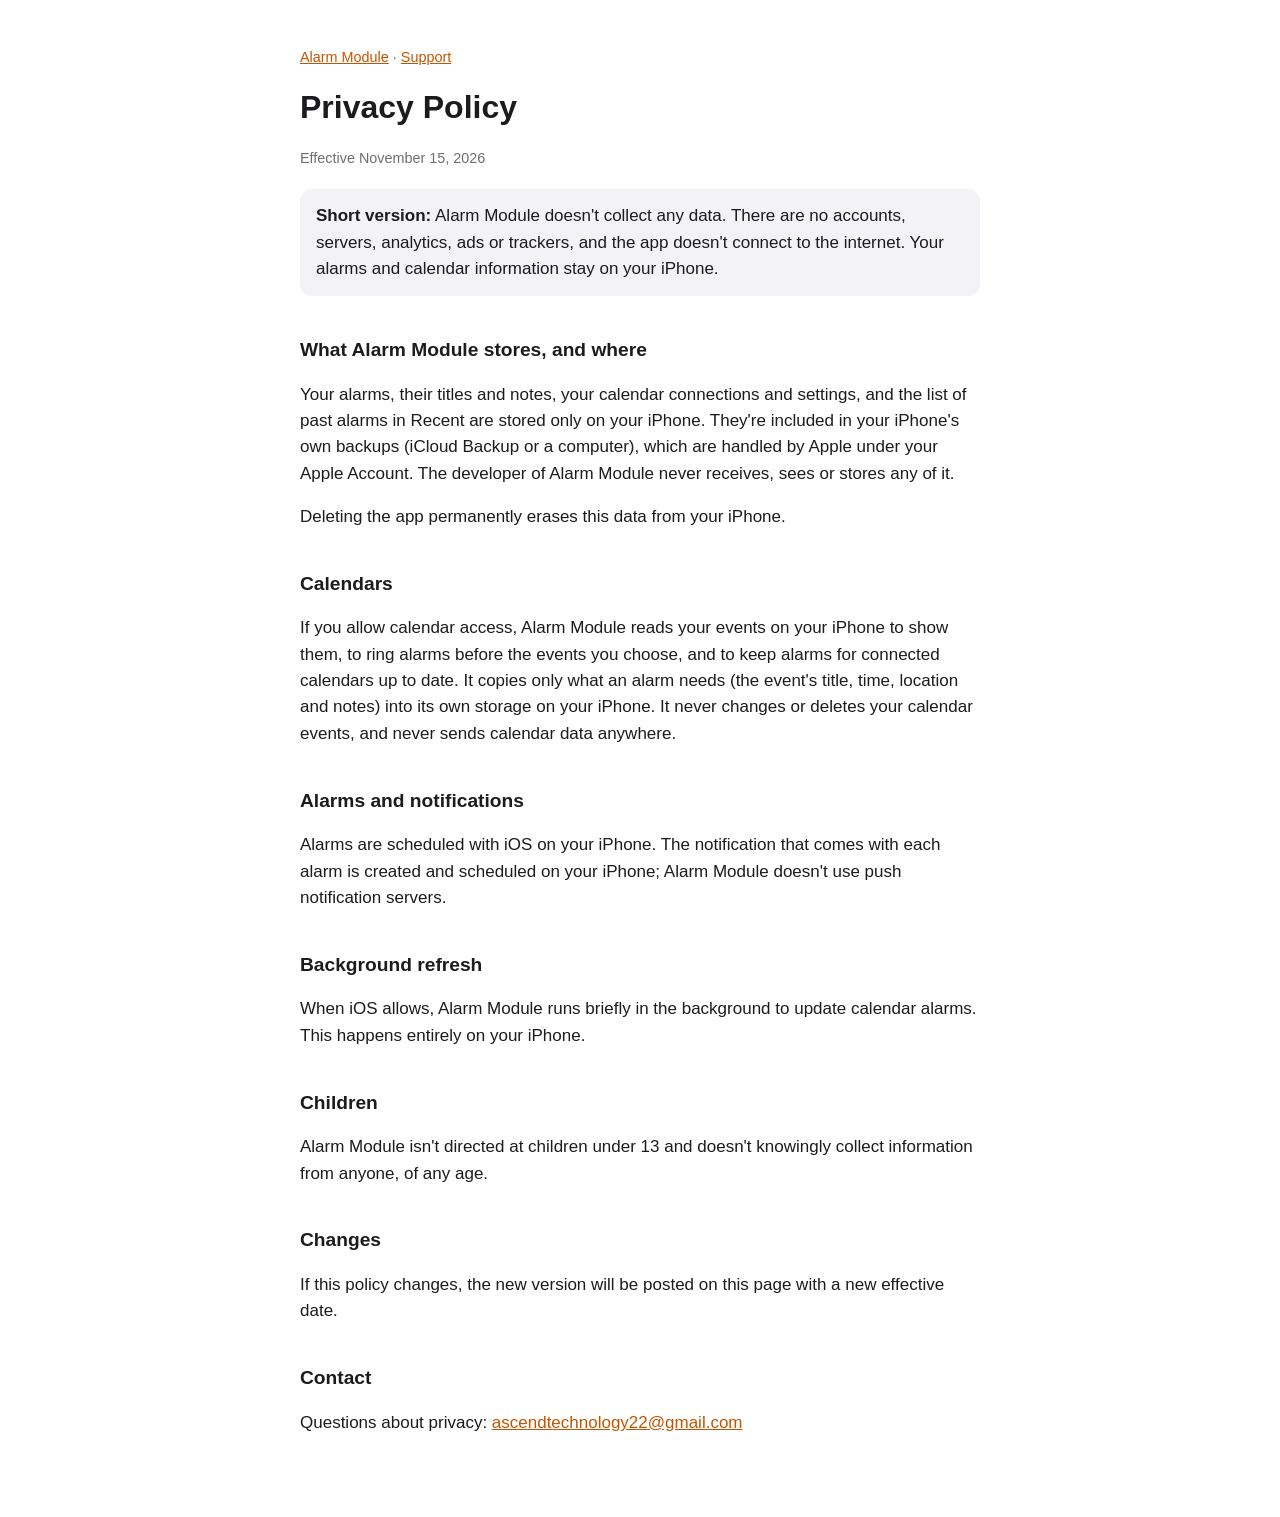
==== privacy.html @ c6e64a8e "Add Alarm Module home, support and privacy pages" ====
<!doctype html>
<html lang="en">
<head>
<meta charset="utf-8">
<meta name="viewport" content="width=device-width, initial-scale=1">
<title>Alarm Module Privacy Policy</title>
<link rel="stylesheet" href="style.css">
<link rel="icon" href="icon.png">
</head>
<body>
<main>
<p class="nav"><a href="index.html">Alarm Module</a> · <a href="support.html">Support</a></p>
<h1>Privacy Policy</h1>
<p class="muted">Effective November 15, 2026</p>

<div class="callout">
  <strong>Short version:</strong> Alarm Module doesn't collect any data. There are no accounts, servers,
  analytics, ads or trackers, and the app doesn't connect to the internet. Your alarms and calendar
  information stay on your iPhone.
</div>

<h2>What Alarm Module stores, and where</h2>
<p>Your alarms, their titles and notes, your calendar connections and settings, and the list of past alarms in
Recent are stored only on your iPhone. They're included in your iPhone's own backups (iCloud Backup or a
computer), which are handled by Apple under your Apple Account. The developer of Alarm Module never receives,
sees or stores any of it.</p>
<p>Deleting the app permanently erases this data from your iPhone.</p>

<h2>Calendars</h2>
<p>If you allow calendar access, Alarm Module reads your events on your iPhone to show them, to ring alarms before
the events you choose, and to keep alarms for connected calendars up to date. It copies only what an alarm needs
(the event's title, time, location and notes) into its own storage on your iPhone. It never changes or deletes
your calendar events, and never sends calendar data anywhere.</p>

<h2>Alarms and notifications</h2>
<p>Alarms are scheduled with iOS on your iPhone. The notification that comes with each alarm is created and
scheduled on your iPhone; Alarm Module doesn't use push notification servers.</p>

<h2>Background refresh</h2>
<p>When iOS allows, Alarm Module runs briefly in the background to update calendar alarms. This happens entirely
on your iPhone.</p>

<h2>Children</h2>
<p>Alarm Module isn't directed at children under 13 and doesn't knowingly collect information from anyone, of any age.</p>

<h2>Changes</h2>
<p>If this policy changes, the new version will be posted on this page with a new effective date.</p>

<h2>Contact</h2>
<p>Questions about privacy: <a href="mailto:ascendtechnology22@gmail.com">ascendtechnology22@gmail.com</a></p>
</main>
</body>
</html>
---- style.css ----
:root {
  color-scheme: light dark;
  --text: #1c1c1e;
  --muted: #6e6e73;
  --bg: #ffffff;
  --panel: #f2f2f7;
  --accent: #c45500;
}
@media (prefers-color-scheme: dark) {
  :root {
    --text: #f2f2f7;
    --muted: #a1a1a6;
    --bg: #000000;
    --panel: #1c1c1e;
    --accent: #ff9f0a;
  }
}
body {
  margin: 0;
  background: var(--bg);
  color: var(--text);
  font: 17px/1.55 -apple-system, BlinkMacSystemFont, "Segoe UI", Roboto, sans-serif;
}
main {
  max-width: 680px;
  margin: 0 auto;
  padding: 32px 16px 64px;
}
h1 { font-size: 2rem; margin: 0.2em 0; }
h2 { font-size: 1.2rem; margin-top: 2em; }
h3 { font-size: 1.05rem; margin: 1.6em 0 0.3em; }
a { color: var(--accent); }
.nav, .muted { color: var(--muted); font-size: 0.9rem; }
.lead { font-size: 1.2rem; color: var(--muted); }
.icon { width: 96px; height: 96px; border-radius: 22px; display: block; margin-bottom: 12px; }
.callout {
  background: var(--panel);
  border-radius: 12px;
  padding: 14px 16px;
  margin: 20px 0;
}
.toc { columns: 2; column-gap: 24px; padding-left: 1.1em; }
@media (max-width: 520px) { .toc { columns: 1; } }
li { margin: 0.4em 0; }
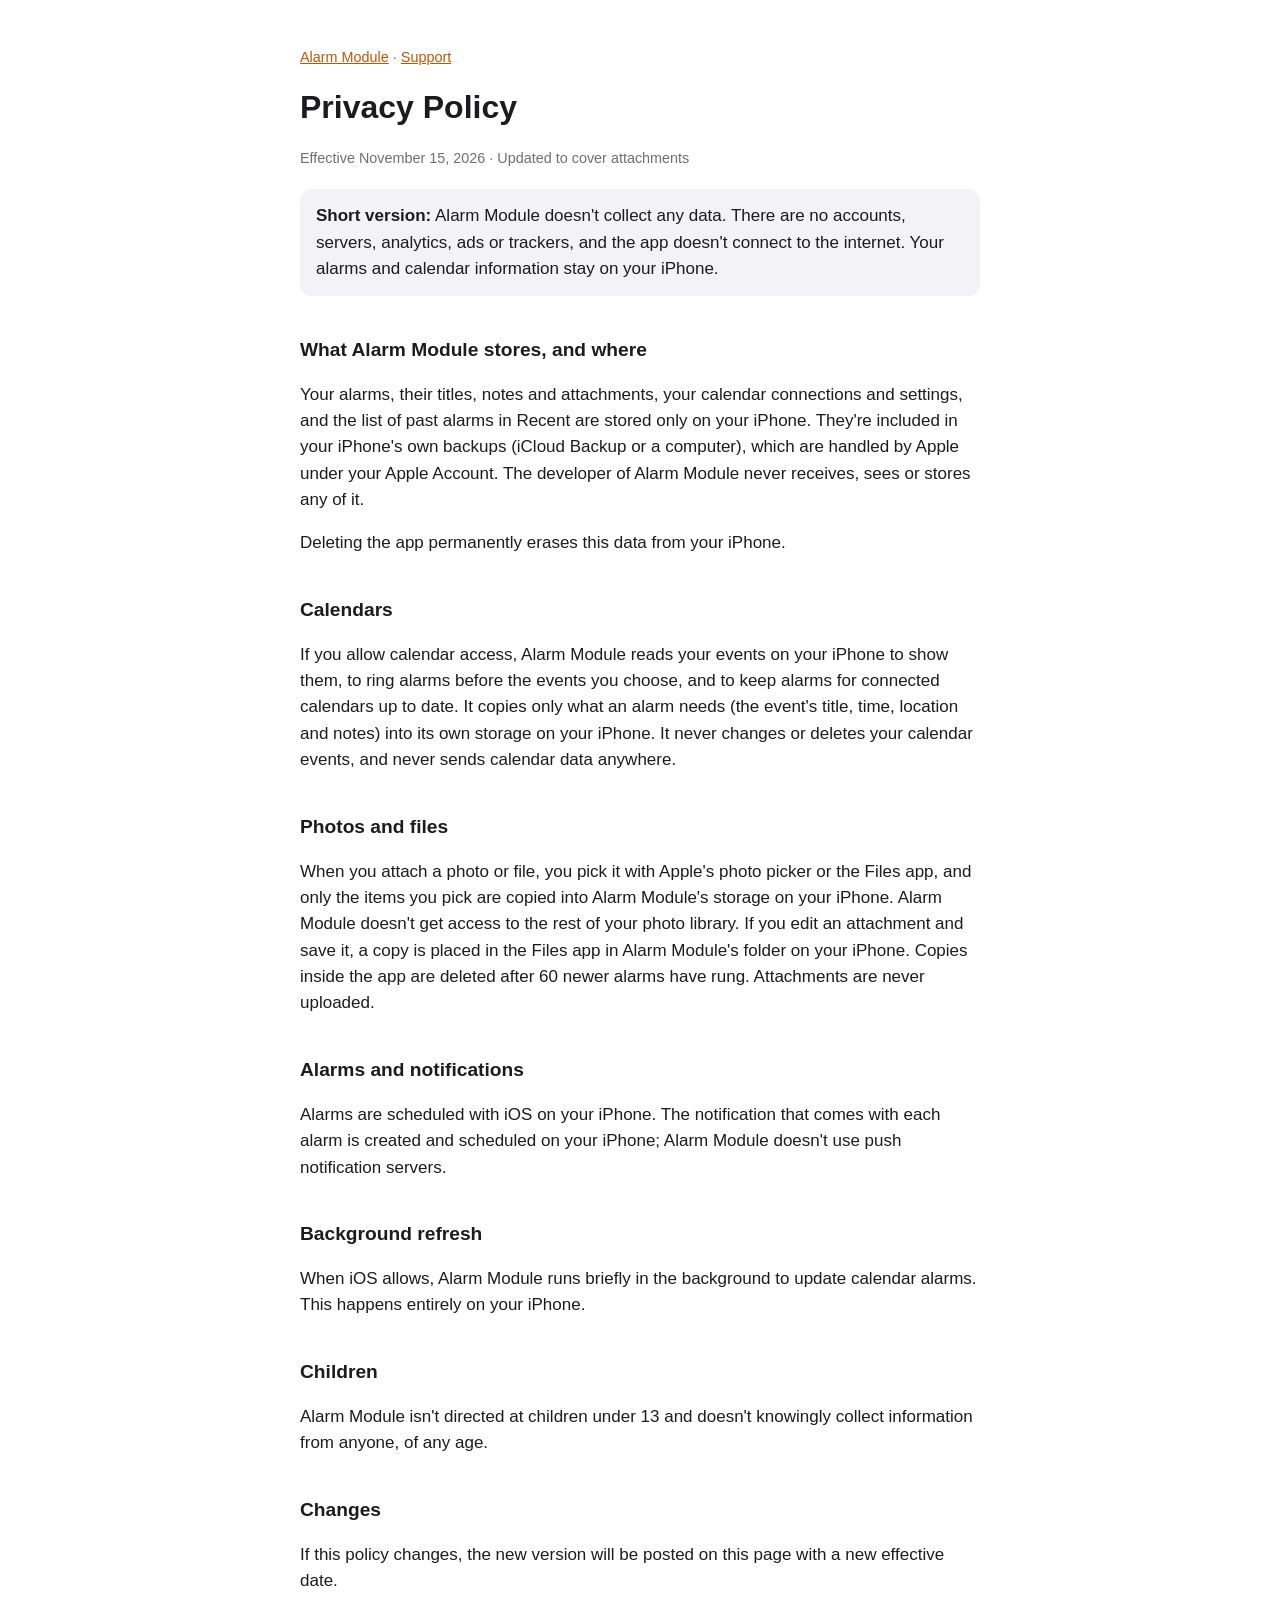
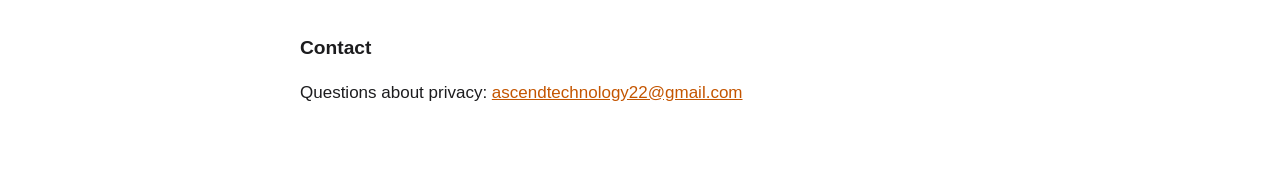
==== commit 514d979a: "Cover attachments in the support and privacy pages" ====
--- a/privacy.html
+++ b/privacy.html
@@ -11,7 +11,7 @@
 <main>
 <p class="nav"><a href="index.html">Alarm Module</a> · <a href="support.html">Support</a></p>
 <h1>Privacy Policy</h1>
-<p class="muted">Effective November 15, 2026</p>
+<p class="muted">Effective November 15, 2026 · Updated to cover attachments</p>
 
 <div class="callout">
   <strong>Short version:</strong> Alarm Module doesn't collect any data. There are no accounts, servers,
@@ -20,8 +20,8 @@
 </div>
 
 <h2>What Alarm Module stores, and where</h2>
-<p>Your alarms, their titles and notes, your calendar connections and settings, and the list of past alarms in
-Recent are stored only on your iPhone. They're included in your iPhone's own backups (iCloud Backup or a
+<p>Your alarms, their titles, notes and attachments, your calendar connections and settings, and the list of
+past alarms in Recent are stored only on your iPhone. They're included in your iPhone's own backups (iCloud Backup or a
 computer), which are handled by Apple under your Apple Account. The developer of Alarm Module never receives,
 sees or stores any of it.</p>
 <p>Deleting the app permanently erases this data from your iPhone.</p>
@@ -31,6 +31,12 @@
 the events you choose, and to keep alarms for connected calendars up to date. It copies only what an alarm needs
 (the event's title, time, location and notes) into its own storage on your iPhone. It never changes or deletes
 your calendar events, and never sends calendar data anywhere.</p>
+
+<h2>Photos and files</h2>
+<p>When you attach a photo or file, you pick it with Apple's photo picker or the Files app, and only the items you
+pick are copied into Alarm Module's storage on your iPhone. Alarm Module doesn't get access to the rest of your photo
+library. If you edit an attachment and save it, a copy is placed in the Files app in Alarm Module's folder on your
+iPhone. Copies inside the app are deleted after 60 newer alarms have rung. Attachments are never uploaded.</p>
 
 <h2>Alarms and notifications</h2>
 <p>Alarms are scheduled with iOS on your iPhone. The notification that comes with each alarm is created and
